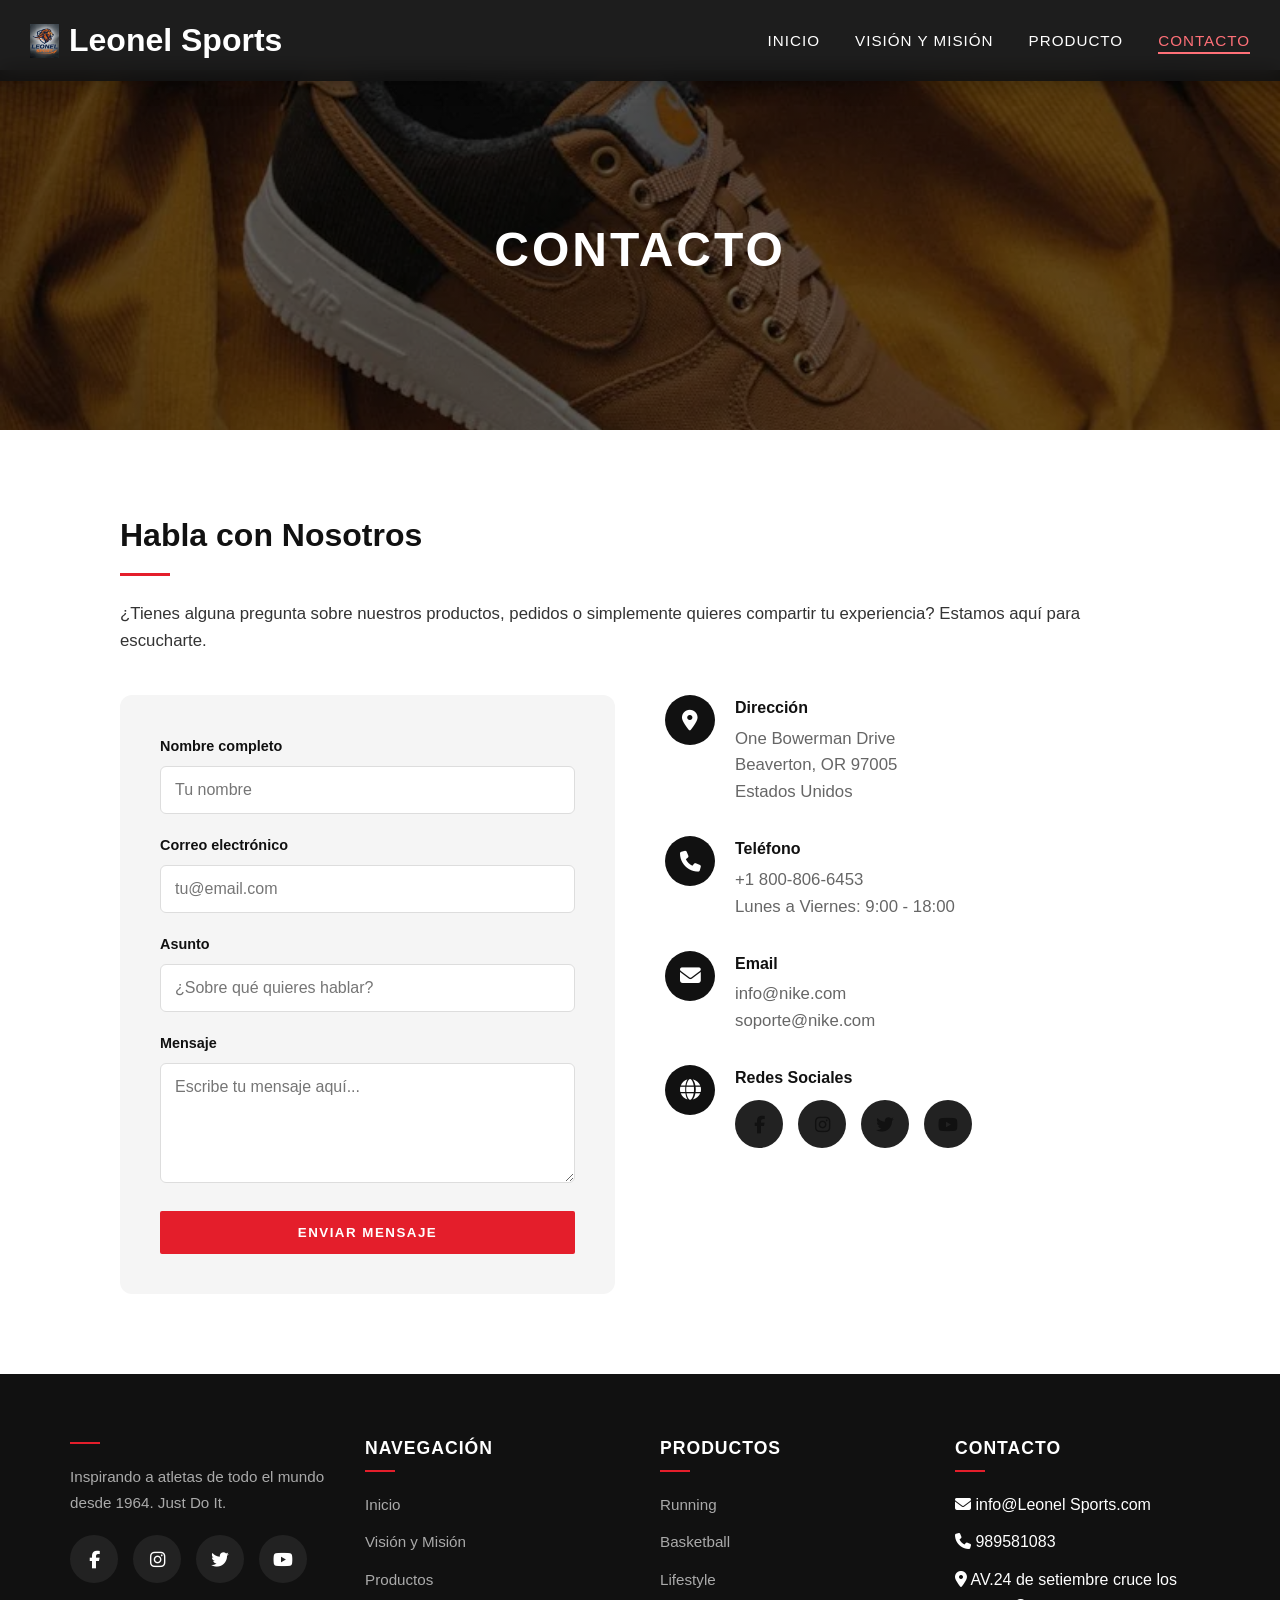
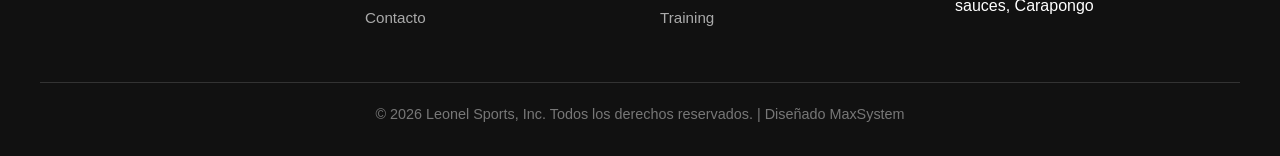
==== contacto.html @ b5973164 "Add files via upload" ====
<!DOCTYPE html>
<html lang="es">
<head>
    <meta charset="UTF-8">
    <meta name="viewport" content="width=device-width, initial-scale=1.0">
    <title>Nike Sneakers | Contacto</title>
    <meta name="description" content="Contacta con el equipo de Nike para resolver dudas sobre productos, pedidos o compartir tu experiencia.">
    <link rel="preconnect" href="https://cdnjs.cloudflare.com" crossorigin>
    <style>
        *{box-sizing:border-box;margin:0;padding:0}
        body{font-family:'Helvetica Neue',Helvetica,Arial,sans-serif;background:#fff;color:#111;line-height:1.6;overflow-x:hidden}
        a{text-decoration:none;color:inherit}
        header{position:fixed;top:0;left:0;width:100%;background:rgba(17,17,17,.95);backdrop-filter:blur(10px);z-index:1000;box-shadow:0 2px 20px rgba(0,0,0,.3)}
        .nav-container{max-width:1400px;margin:0 auto;display:flex;justify-content:space-between;align-items:center;padding:15px 30px}
        .logo{display:flex;align-items:center;gap:10px}
        .logo img{height:34px;width:auto;object-fit:contain}
        .nav-menu{display:flex;list-style:none;gap:35px}
        .nav-menu a{color:#fff;font-size:.95rem;font-weight:500;letter-spacing:1px;text-transform:uppercase;position:relative;padding:5px 0}
        .menu-toggle{display:none;flex-direction:column;align-items:center;justify-content:center;width:44px;height:44px;padding:0;border:0;background:transparent;cursor:pointer;gap:5px}
        .menu-toggle span{width:25px;height:3px;background:#fff}
        .page-hero{height:40vh;min-height:300px;background:linear-gradient(rgba(0,0,0,.6),rgba(0,0,0,.6)),url('img/about.webp') center/cover;display:flex;align-items:center;justify-content:center;margin-top:70px;color:#fff;text-align:center}
        .page-hero h1{font-size:3rem;font-weight:900;text-transform:uppercase;letter-spacing:3px}
        @media(max-width:900px){
            .nav-menu{position:fixed;top:70px;left:-100%;width:100%;height:calc(100vh - 70px);background:#111;flex-direction:column;align-items:center;justify-content:center;gap:40px;transition:left .4s}
            .nav-menu.active{left:0}
            .menu-toggle{display:flex}
        }
        @media(max-width:600px){.page-hero h1{font-size:2rem}}
    </style>
    <link rel="preload" href="css/styles.css" as="style" onload="this.onload=null;this.rel='stylesheet'">
    <noscript><link rel="stylesheet" href="css/styles.css"></noscript>
    <link rel="preload" href="https://cdnjs.cloudflare.com/ajax/libs/font-awesome/6.5.1/css/all.min.css" as="style" onload="this.onload=null;this.rel='stylesheet'">
    <noscript><link rel="stylesheet" href="https://cdnjs.cloudflare.com/ajax/libs/font-awesome/6.5.1/css/all.min.css"></noscript>
</head>
<body>
    <!-- HEADER / NAV -->
    <header>
        <div class="nav-container">
            <a href="index.html" class="logo">
                <img src="img/logo.webp" alt="Nike Logo">
                <h1 style="color: white;"> Leonel Sports</h1>
            </a>
            <nav aria-label="Navegación principal">
            <ul class="nav-menu" id="nav-menu">
                <li><a href="index.html">Inicio</a></li>
                <li><a href="vision.html">Visión y Misión</a></li>
                <li><a href="producto.html">Producto</a></li>
                <li><a href="contacto.html" class="active">Contacto</a></li>
            </ul>
            </nav>
            <button type="button" class="menu-toggle" aria-label="Abrir menú" aria-expanded="false" aria-controls="nav-menu">
                <span></span>
                <span></span>
                <span></span>
            </button>
        </div>
    </header>

    <!-- PAGE HERO -->
    <main>
    <section class="page-hero">
        <h1>Contacto</h1>
    </section>

    <!-- CONTENT -->
    <section class="content-section">
        <h2>Habla con Nosotros</h2>
        <p>
            ¿Tienes alguna pregunta sobre nuestros productos, pedidos o simplemente quieres compartir 
            tu experiencia? Estamos aquí para escucharte.
        </p>

        <div class="contact-grid">
            <div class="contact-form">
                <form>
                    <div class="form-group">
                        <label for="nombre">Nombre completo</label>
                        <input type="text" id="nombre" name="nombre" placeholder="Tu nombre" required>
                    </div>
                    <div class="form-group">
                        <label for="email">Correo electrónico</label>
                        <input type="email" id="email" name="email" placeholder="tu@email.com" required>
                    </div>
                    <div class="form-group">
                        <label for="asunto">Asunto</label>
                        <input type="text" id="asunto" name="asunto" placeholder="¿Sobre qué quieres hablar?">
                    </div>
                    <div class="form-group">
                        <label for="mensaje">Mensaje</label>
                        <textarea id="mensaje" name="mensaje" rows="5" placeholder="Escribe tu mensaje aquí..." required></textarea>
                    </div>
                    <button type="submit" class="btn" style="width:100%;">Enviar Mensaje</button>
                </form>
            </div>

            <div class="contact-info">
                <div class="info-item">
                    <div class="info-icon"><i class="fas fa-map-marker-alt"></i></div>
                    <div>
                        <h4>Dirección</h4>
                        <p>One Bowerman Drive<br>Beaverton, OR 97005<br>Estados Unidos</p>
                    </div>
                </div>
                <div class="info-item">
                    <div class="info-icon"><i class="fas fa-phone"></i></div>
                    <div>
                        <h4>Teléfono</h4>
                        <p>+1 800-806-6453<br>Lunes a Viernes: 9:00 - 18:00</p>
                    </div>
                </div>
                <div class="info-item">
                    <div class="info-icon"><i class="fas fa-envelope"></i></div>
                    <div>
                        <h4>Email</h4>
                        <p>info@nike.com<br>soporte@nike.com</p>
                    </div>
                </div>
                <div class="info-item">
                    <div class="info-icon"><i class="fas fa-globe"></i></div>
                    <div>
                        <h4>Redes Sociales</h4>
                        <div class="social-links" style="margin-top:10px;">
                            <a href="https://www.facebook.com/nike" aria-label="Nike en Facebook" target="_blank" rel="noopener noreferrer"><i class="fab fa-facebook-f" aria-hidden="true"></i></a>
                            <a href="https://www.instagram.com/nike/" aria-label="Nike en Instagram" target="_blank" rel="noopener noreferrer"><i class="fab fa-instagram" aria-hidden="true"></i></a>
                            <a href="https://x.com/Nike" aria-label="Nike en X" target="_blank" rel="noopener noreferrer"><i class="fab fa-twitter" aria-hidden="true"></i></a>
                            <a href="https://www.youtube.com/user/nike" aria-label="Nike en YouTube" target="_blank" rel="noopener noreferrer"><i class="fab fa-youtube" aria-hidden="true"></i></a>
                        </div>
                    </div>
                </div>
            </div>
        </div>
    </section>
    </main>

    <!-- FOOTER -->
    <footer>
        <div class="footer-container">
            <div class="footer-col">
                <h4></h4>
                <p>Inspirando a atletas de todo el mundo desde 1964. Just Do It.</p>
                <div class="social-links">
                    <a href="https://www.facebook.com/nike" aria-label="Nike en Facebook" target="_blank" rel="noopener noreferrer"><i class="fab fa-facebook-f" aria-hidden="true"></i></a>
                    <a href="https://www.instagram.com/nike/" aria-label="Nike en Instagram" target="_blank" rel="noopener noreferrer"><i class="fab fa-instagram" aria-hidden="true"></i></a>
                    <a href="https://x.com/Nike" aria-label="Nike en X" target="_blank" rel="noopener noreferrer"><i class="fab fa-twitter" aria-hidden="true"></i></a>
                    <a href="https://www.youtube.com/user/nike" aria-label="Nike en YouTube" target="_blank" rel="noopener noreferrer"><i class="fab fa-youtube" aria-hidden="true"></i></a>
                </div>
            </div>
            <div class="footer-col">
                <h4>Navegación</h4>
                <ul>
                    <li><a href="index.html">Inicio</a></li>
                    <li><a href="vision.html">Visión y Misión</a></li>
                    <li><a href="producto.html">Productos</a></li>
                    <li><a href="contacto.html">Contacto</a></li>
                </ul>
            </div>
            <div class="footer-col">
                <h4>Productos</h4>
                <ul>
                    <li><a href="producto.html">Running</a></li>
                    <li><a href="producto.html">Basketball</a></li>
                    <li><a href="producto.html">Lifestyle</a></li>
                    <li><a href="producto.html">Training</a></li>
                </ul>
            </div>
            <div class="footer-col">
                <h4>Contacto</h4>
                <ul>
                    <li><i class="fas fa-envelope"></i> info@Leonel Sports.com</li>
                    <li><i class="fas fa-phone"></i> 989581083</li>
                    <li><i class="fas fa-map-marker-alt"></i> AV.24 de setiembre cruce los sauces, Carapongo</li>
                </ul>
            </div>
        </div>
        <div class="footer-bottom">
            <p>&copy; 2026 Leonel Sports, Inc. Todos los derechos reservados. | Diseñado MaxSystem</p>
        </div>
    </footer>

    <script src="js/main.js" defer></script>
</body>
</html>
---- css/styles.css ----
/* ===== RESET & BASE ===== */
* {
    margin: 0;
    padding: 0;
    box-sizing: border-box;
}

:root {
    --nike-black: #111111;
    --nike-white: #ffffff;
    --nike-red: #e41e2b;
    --nike-gray: #666666;
    --nike-light: #f5f5f5;
    --transition: all 0.4s cubic-bezier(0.25, 0.46, 0.45, 0.94);
}

html {
    scroll-behavior: smooth;
}

body {
    font-family: 'Helvetica Neue', Helvetica, Arial, sans-serif;
    background-color: var(--nike-white);
    color: var(--nike-black);
    line-height: 1.6;
    overflow-x: hidden;
}

a {
    text-decoration: none;
    color: inherit;
    transition: var(--transition);
}

img {
    max-width: 100%;
    height: auto;
    display: block;
}

/* ===== HEADER / NAV ===== */
header {
    position: fixed;
    top: 0;
    left: 0;
    width: 100%;
    background: rgba(17, 17, 17, 0.95);
    backdrop-filter: blur(10px);
    z-index: 1000;
    transition: var(--transition);
    box-shadow: 0 2px 20px rgba(0,0,0,0.3);
}

header.scrolled {
    background: rgba(17, 17, 17, 0.98);
    padding: 5px 0;
}

.nav-container {
    max-width: 1400px;
    margin: 0 auto;
    display: flex;
    justify-content: space-between;
    align-items: center;
    padding: 15px 30px;
}

.logo {
    display: flex;
    align-items: center;
    gap: 10px;
}

.logo img {
    height: 34px;
    width: auto;
    display: block;
    object-fit: contain;
    filter: none;
    background: transparent;
}

.logo span {
    color: var(--nike-white);
    font-size: 1.4rem;
    font-weight: 700;
    letter-spacing: 2px;
    text-transform: uppercase;
}

.nav-menu {
    display: flex;
    list-style: none;
    gap: 35px;
}

.nav-menu a {
    color: var(--nike-white);
    font-size: 0.95rem;
    font-weight: 500;
    letter-spacing: 1px;
    text-transform: uppercase;
    position: relative;
    padding: 5px 0;
}

.nav-menu a::after {
    content: '';
    position: absolute;
    bottom: 0;
    left: 0;
    width: 0;
    height: 2px;
    background: var(--nike-red);
    transition: var(--transition);
}

.nav-menu a:hover::after,
.nav-menu a.active::after {
    width: 100%;
}

.nav-menu a:hover,
.nav-menu a.active {
    color: var(--nike-red);
}

@media (min-width: 901px) {
    .nav-menu a:hover,
    .nav-menu a:focus-visible,
    .nav-menu a.active {
        color: #ff7078;
    }

    .nav-menu a:hover::after,
    .nav-menu a:focus-visible::after,
    .nav-menu a.active::after {
        background: #ff7078;
    }
}

.menu-toggle {
    display: none;
    flex-direction: column;
    align-items: center;
    justify-content: center;
    width: 44px;
    height: 44px;
    padding: 0;
    border: 0;
    background: transparent;
    cursor: pointer;
    gap: 5px;
}

.menu-toggle span {
    width: 25px;
    height: 3px;
    background: var(--nike-white);
    transition: var(--transition);
}

/* ===== HERO SLIDER ===== */
.hero-slider {
    position: relative;
    height: 100vh;
    min-height: 600px;
    overflow: hidden;
    margin-top: 70px;
}

.slides {
    display: flex;
    height: 100%;
    transition: transform 0.8s cubic-bezier(0.77, 0, 0.175, 1);
}

.slide {
    min-width: 100%;
    height: 100%;
    position: relative;
    background-size: cover;
    background-position: center;
}

.slide::before {
    content: '';
    position: absolute;
    inset: 0;
    background: linear-gradient(to right, rgba(0,0,0,0.7) 0%, rgba(0,0,0,0.3) 50%, transparent 100%);
}

.slide-content {
    position: absolute;
    top: 50%;
    left: 8%;
    transform: translateY(-50%);
    color: var(--nike-white);
    max-width: 550px;
    z-index: 2;
    opacity: 1;
    animation: none;
}

.slide-content h1,
.slide-content h2 {
    font-size: 3.5rem;
    font-weight: 900;
    line-height: 1.1;
    margin-bottom: 20px;
    text-transform: uppercase;
    letter-spacing: -1px;
}

.slide-content p {
    font-size: 1.2rem;
    margin-bottom: 30px;
    opacity: 0.9;
}

.btn {
    display: inline-block;
    padding: 14px 36px;
    background: var(--nike-red);
    color: var(--nike-white);
    font-weight: 700;
    text-transform: uppercase;
    letter-spacing: 1.5px;
    border: none;
    cursor: pointer;
    transition: var(--transition);
    border-radius: 2px;
}

.btn:hover {
    background: #c41a24;
    transform: translateY(-3px);
    box-shadow: 0 10px 25px rgba(228, 30, 43, 0.4);
}

.btn-outline {
    background: transparent;
    border: 2px solid var(--nike-white);
    margin-left: 15px;
}

.btn-outline:hover {
    background: var(--nike-white);
    color: var(--nike-black);
}

.slider-nav {
    position: absolute;
    bottom: 40px;
    left: 50%;
    transform: translateX(-50%);
    display: flex;
    gap: 12px;
    z-index: 10;
}

.slider-dot {
    display: grid;
    place-items: center;
    width: 48px;
    height: 48px;
    border-radius: 50%;
    background: transparent;
    border: 0;
    cursor: pointer;
}

.slider-dot::before {
    content: '';
    width: 12px;
    height: 12px;
    border-radius: 50%;
    background: rgba(255,255,255,0.6);
    border: 2px solid transparent;
    transition: var(--transition);
}

.slider-dot.active::before {
    background: var(--nike-red);
    border-color: var(--nike-white);
    transform: scale(1.2);
}

.slider-arrows {
    position: absolute;
    top: 50%;
    width: 100%;
    display: flex;
    justify-content: space-between;
    padding: 0 25px;
    transform: translateY(-50%);
    z-index: 10;
}

.arrow {
    width: 50px;
    height: 50px;
    background: rgba(255,255,255,0.15);
    border: none;
    color: white;
    font-size: 1.5rem;
    cursor: pointer;
    border-radius: 50%;
    transition: var(--transition);
    backdrop-filter: blur(5px);
}

.arrow:hover {
    background: var(--nike-red);
}

/* ===== CAROUSEL BAR (PRODUCTS) ===== */
.carousel-section {
    padding: 80px 0;
    background: var(--nike-light);
}

.section-title {
    text-align: center;
    margin-bottom: 50px;
}

.section-title h2 {
    font-size: 2.5rem;
    font-weight: 800;
    text-transform: uppercase;
    letter-spacing: 2px;
    position: relative;
    display: inline-block;
}

.section-title h2::after {
    content: '';
    position: absolute;
    bottom: -10px;
    left: 50%;
    transform: translateX(-50%);
    width: 60px;
    height: 4px;
    background: var(--nike-red);
}

.carousel-container {
    max-width: 1300px;
    margin: 0 auto;
    position: relative;
    overflow: hidden;
    padding: 0 20px;
}

.carousel-track {
    display: flex;
    gap: 25px;
    transition: transform 0.5s ease;
    padding: 20px 0;
}

.carousel-item {
    min-width: 280px;
    background: var(--nike-white);
    border-radius: 12px;
    overflow: hidden;
    box-shadow: 0 8px 30px rgba(0,0,0,0.08);
    transition: var(--transition);
    cursor: pointer;
}

.carousel-item:hover {
    transform: translateY(-12px);
    box-shadow: 0 20px 40px rgba(0,0,0,0.15);
}

.carousel-item img {
    width: 100%;
    height: 220px;
    object-fit: cover;
    transition: var(--transition);
}

.carousel-item:hover img {
    transform: scale(1.05);
}

.carousel-info {
    padding: 20px;
}

.carousel-info h3 {
    font-size: 1.1rem;
    font-weight: 700;
    margin-bottom: 8px;
}

.carousel-info .price {
    color: var(--nike-red);
    font-weight: 700;
    font-size: 1.15rem;
}

.carousel-info .category {
    color: var(--nike-gray);
    font-size: 0.85rem;
    margin-bottom: 5px;
}

.carousel-controls {
    display: flex;
    justify-content: center;
    gap: 15px;
    margin-top: 30px;
}

.carousel-btn {
    width: 48px;
    height: 48px;
    border-radius: 50%;
    border: 2px solid var(--nike-black);
    background: transparent;
    font-size: 1.2rem;
    cursor: pointer;
    transition: var(--transition);
}

.carousel-btn:hover {
    background: var(--nike-black);
    color: var(--nike-white);
}

:where(a, button, input, textarea):focus-visible {
    outline: 3px solid #1769e0;
    outline-offset: 3px;
}

/* ===== BODY / FEATURES WITH TRANSITIONS ===== */
.features {
    padding: 100px 0;
    background: var(--nike-white);
}

.features-grid {
    max-width: 1200px;
    margin: 0 auto;
    display: grid;
    grid-template-columns: repeat(auto-fit, minmax(300px, 1fr));
    gap: 40px;
    padding: 0 30px;
}

.feature-card {
    text-align: center;
    padding: 40px 30px;
    border-radius: 16px;
    background: var(--nike-light);
    transition: var(--transition);
    opacity: 0;
    transform: translateY(40px);
}

.feature-card.visible {
    opacity: 1;
    transform: translateY(0);
}

.feature-card:hover {
    transform: translateY(-8px);
    box-shadow: 0 15px 35px rgba(0,0,0,0.1);
}

.feature-icon {
    width: 70px;
    height: 70px;
    margin: 0 auto 25px;
    background: var(--nike-black);
    border-radius: 50%;
    display: flex;
    align-items: center;
    justify-content: center;
    font-size: 1.8rem;
    color: var(--nike-white);
}

.feature-card h3 {
    font-size: 1.3rem;
    margin-bottom: 15px;
    font-weight: 700;
}

.feature-card p {
    color: var(--nike-gray);
    font-size: 0.95rem;
}

/* ===== PAGE CONTENT SECTIONS ===== */
.page-hero {
    height: 40vh;
    min-height: 300px;
    background: linear-gradient(rgba(0,0,0,0.6), rgba(0,0,0,0.6)), url('../img/about.webp') center/cover;
    display: flex;
    align-items: center;
    justify-content: center;
    margin-top: 70px;
    color: white;
    text-align: center;
}

.page-hero h1 {
    font-size: 3rem;
    font-weight: 900;
    text-transform: uppercase;
    letter-spacing: 3px;
    animation: fadeInUp 0.8s ease;
}

.content-section {
    max-width: 1100px;
    margin: 0 auto;
    padding: 80px 30px;
}

.content-section h2 {
    font-size: 2rem;
    margin-bottom: 25px;
    position: relative;
    padding-bottom: 15px;
}

.content-section h2::after {
    content: '';
    position: absolute;
    bottom: 0;
    left: 0;
    width: 50px;
    height: 3px;
    background: var(--nike-red);
}

.content-section p {
    margin-bottom: 20px;
    color: #333;
    font-size: 1.05rem;
}

.vision-mission {
    display: grid;
    grid-template-columns: 1fr 1fr;
    gap: 50px;
    margin-top: 40px;
}

.vm-card {
    background: var(--nike-light);
    padding: 40px;
    border-radius: 12px;
    transition: var(--transition);
    border-left: 5px solid var(--nike-red);
}

.vm-card:hover {
    transform: translateY(-5px);
    box-shadow: 0 15px 30px rgba(0,0,0,0.1);
}

.vm-card h3 {
    font-size: 1.5rem;
    margin-bottom: 20px;
    color: var(--nike-black);
}

/* ===== PRODUCTS PAGE ===== */
.products-grid {
    display: grid;
    grid-template-columns: repeat(auto-fill, minmax(280px, 1fr));
    gap: 30px;
    margin-top: 40px;
}

.product-card {
    background: white;
    border-radius: 12px;
    overflow: hidden;
    box-shadow: 0 5px 20px rgba(0,0,0,0.08);
    transition: var(--transition);
    opacity: 0;
    transform: scale(0.95);
}

.product-card.visible {
    opacity: 1;
    transform: scale(1);
}

.product-card:hover {
    transform: translateY(-10px);
    box-shadow: 0 20px 40px rgba(0,0,0,0.12);
}

.product-card img {
    width: 100%;
    height: 250px;
    object-fit: cover;
    transition: var(--transition);
}

.product-card:hover img {
    transform: scale(1.08);
}

.product-details {
    padding: 20px;
}

.product-details h3 {
    font-size: 1.15rem;
    margin-bottom: 8px;
}

.product-details .price {
    color: var(--nike-red);
    font-weight: 700;
    font-size: 1.2rem;
    margin-bottom: 12px;
}

.product-details .btn {
    width: 100%;
    text-align: center;
    padding: 12px;
    font-size: 0.9rem;
}

/* ===== CONTACT PAGE ===== */
.contact-grid {
    display: grid;
    grid-template-columns: 1fr 1fr;
    gap: 50px;
    margin-top: 40px;
}

.contact-form {
    background: var(--nike-light);
    padding: 40px;
    border-radius: 12px;
}

.form-group {
    margin-bottom: 20px;
}

.form-group label {
    display: block;
    margin-bottom: 8px;
    font-weight: 600;
    font-size: 0.9rem;
}

.form-group input,
.form-group textarea {
    width: 100%;
    padding: 14px;
    border: 1px solid #ddd;
    border-radius: 6px;
    font-size: 1rem;
    transition: var(--transition);
    font-family: inherit;
}

.form-group input:focus,
.form-group textarea:focus {
    outline: none;
    border-color: var(--nike-red);
    box-shadow: 0 0 0 3px rgba(228, 30, 43, 0.15);
}

.contact-info {
    display: flex;
    flex-direction: column;
    gap: 30px;
}

.info-item {
    display: flex;
    align-items: flex-start;
    gap: 20px;
}

.info-icon {
    width: 50px;
    height: 50px;
    background: var(--nike-black);
    color: white;
    border-radius: 50%;
    display: flex;
    align-items: center;
    justify-content: center;
    font-size: 1.3rem;
    flex-shrink: 0;
}

.info-item h4 {
    margin-bottom: 5px;
}

.info-item p {
    color: var(--nike-gray);
    margin: 0;
}

/* ===== FOOTER ===== */
footer {
    background: var(--nike-black);
    color: var(--nike-white);
    padding: 60px 0 30px;
}

.footer-container {
    max-width: 1200px;
    margin: 0 auto;
    display: grid;
    grid-template-columns: repeat(auto-fit, minmax(220px, 1fr));
    gap: 40px;
    padding: 0 30px;
}

.footer-col h4 {
    font-size: 1.1rem;
    margin-bottom: 20px;
    text-transform: uppercase;
    letter-spacing: 1px;
    position: relative;
    padding-bottom: 10px;
}

.footer-col h4::after {
    content: '';
    position: absolute;
    bottom: 0;
    left: 0;
    width: 30px;
    height: 2px;
    background: var(--nike-red);
}

.footer-col ul {
    list-style: none;
}

.footer-col ul li {
    margin-bottom: 12px;
}

.footer-col ul a {
    color: #aaa;
    font-size: 0.95rem;
    transition: var(--transition);
}

.footer-col ul a:hover {
    color: var(--nike-red);
    padding-left: 5px;
}

.footer-col p {
    color: #aaa;
    font-size: 0.95rem;
    line-height: 1.7;
}

.social-links {
    display: flex;
    gap: 15px;
    margin-top: 20px;
}

.social-links a {
    width: 48px;
    height: 48px;
    background: #222;
    border-radius: 50%;
    display: flex;
    align-items: center;
    justify-content: center;
    transition: var(--transition);
    font-size: 1.1rem;
}

.social-links a:hover {
    background: var(--nike-red);
    transform: translateY(-3px);
}

.footer-bottom {
    max-width: 1200px;
    margin: 40px auto 0;
    padding: 20px 30px 0;
    border-top: 1px solid #333;
    text-align: center;
    color: #777;
    font-size: 0.9rem;
}

/* ===== ANIMATIONS ===== */
@keyframes fadeInUp {
    from {
        opacity: 0;
        transform: translateY(30px);
    }
    to {
        opacity: 1;
        transform: translateY(0);
    }
}

@keyframes fadeIn {
    from { opacity: 0; }
    to { opacity: 1; }
}

/* ===== RESPONSIVE ===== */
@media (max-width: 900px) {
    .nav-menu {
        position: fixed;
        top: 70px;
        left: -100%;
        width: 100%;
        height: calc(100vh - 70px);
        background: var(--nike-black);
        flex-direction: column;
        align-items: center;
        justify-content: center;
        gap: 40px;
        transition: var(--transition);
    }

    .nav-menu.active {
        left: 0;
    }

    .menu-toggle {
        display: flex;
    }

    .slide-content h1,
    .slide-content h2 {
        font-size: 2.2rem;
    }

    .vision-mission,
    .contact-grid {
        grid-template-columns: 1fr;
    }

    .carousel-item {
        min-width: 240px;
    }
}

@media (max-width: 600px) {
    .slide-content {
        left: 5%;
        max-width: 90%;
    }

    .slide-content h1,
    .slide-content h2 {
        font-size: 1.8rem;
    }

    .btn-outline {
        margin-left: 0;
        margin-top: 10px;
        display: block;
        text-align: center;
    }

    .page-hero h1 {
        font-size: 2rem;
    }
}

@media (prefers-reduced-motion: reduce) {
    *,
    *::before,
    *::after {
        scroll-behavior: auto !important;
        animation-duration: 0.01ms !important;
        animation-iteration-count: 1 !important;
        transition-duration: 0.01ms !important;
    }
}
---- css/styles.css ----
/* ===== RESET & BASE ===== */
* {
    margin: 0;
    padding: 0;
    box-sizing: border-box;
}

:root {
    --nike-black: #111111;
    --nike-white: #ffffff;
    --nike-red: #e41e2b;
    --nike-gray: #666666;
    --nike-light: #f5f5f5;
    --transition: all 0.4s cubic-bezier(0.25, 0.46, 0.45, 0.94);
}

html {
    scroll-behavior: smooth;
}

body {
    font-family: 'Helvetica Neue', Helvetica, Arial, sans-serif;
    background-color: var(--nike-white);
    color: var(--nike-black);
    line-height: 1.6;
    overflow-x: hidden;
}

a {
    text-decoration: none;
    color: inherit;
    transition: var(--transition);
}

img {
    max-width: 100%;
    height: auto;
    display: block;
}

/* ===== HEADER / NAV ===== */
header {
    position: fixed;
    top: 0;
    left: 0;
    width: 100%;
    background: rgba(17, 17, 17, 0.95);
    backdrop-filter: blur(10px);
    z-index: 1000;
    transition: var(--transition);
    box-shadow: 0 2px 20px rgba(0,0,0,0.3);
}

header.scrolled {
    background: rgba(17, 17, 17, 0.98);
    padding: 5px 0;
}

.nav-container {
    max-width: 1400px;
    margin: 0 auto;
    display: flex;
    justify-content: space-between;
    align-items: center;
    padding: 15px 30px;
}

.logo {
    display: flex;
    align-items: center;
    gap: 10px;
}

.logo img {
    height: 34px;
    width: auto;
    display: block;
    object-fit: contain;
    filter: none;
    background: transparent;
}

.logo span {
    color: var(--nike-white);
    font-size: 1.4rem;
    font-weight: 700;
    letter-spacing: 2px;
    text-transform: uppercase;
}

.nav-menu {
    display: flex;
    list-style: none;
    gap: 35px;
}

.nav-menu a {
    color: var(--nike-white);
    font-size: 0.95rem;
    font-weight: 500;
    letter-spacing: 1px;
    text-transform: uppercase;
    position: relative;
    padding: 5px 0;
}

.nav-menu a::after {
    content: '';
    position: absolute;
    bottom: 0;
    left: 0;
    width: 0;
    height: 2px;
    background: var(--nike-red);
    transition: var(--transition);
}

.nav-menu a:hover::after,
.nav-menu a.active::after {
    width: 100%;
}

.nav-menu a:hover,
.nav-menu a.active {
    color: var(--nike-red);
}

@media (min-width: 901px) {
    .nav-menu a:hover,
    .nav-menu a:focus-visible,
    .nav-menu a.active {
        color: #ff7078;
    }

    .nav-menu a:hover::after,
    .nav-menu a:focus-visible::after,
    .nav-menu a.active::after {
        background: #ff7078;
    }
}

.menu-toggle {
    display: none;
    flex-direction: column;
    align-items: center;
    justify-content: center;
    width: 44px;
    height: 44px;
    padding: 0;
    border: 0;
    background: transparent;
    cursor: pointer;
    gap: 5px;
}

.menu-toggle span {
    width: 25px;
    height: 3px;
    background: var(--nike-white);
    transition: var(--transition);
}

/* ===== HERO SLIDER ===== */
.hero-slider {
    position: relative;
    height: 100vh;
    min-height: 600px;
    overflow: hidden;
    margin-top: 70px;
}

.slides {
    display: flex;
    height: 100%;
    transition: transform 0.8s cubic-bezier(0.77, 0, 0.175, 1);
}

.slide {
    min-width: 100%;
    height: 100%;
    position: relative;
    background-size: cover;
    background-position: center;
}

.slide::before {
    content: '';
    position: absolute;
    inset: 0;
    background: linear-gradient(to right, rgba(0,0,0,0.7) 0%, rgba(0,0,0,0.3) 50%, transparent 100%);
}

.slide-content {
    position: absolute;
    top: 50%;
    left: 8%;
    transform: translateY(-50%);
    color: var(--nike-white);
    max-width: 550px;
    z-index: 2;
    opacity: 1;
    animation: none;
}

.slide-content h1,
.slide-content h2 {
    font-size: 3.5rem;
    font-weight: 900;
    line-height: 1.1;
    margin-bottom: 20px;
    text-transform: uppercase;
    letter-spacing: -1px;
}

.slide-content p {
    font-size: 1.2rem;
    margin-bottom: 30px;
    opacity: 0.9;
}

.btn {
    display: inline-block;
    padding: 14px 36px;
    background: var(--nike-red);
    color: var(--nike-white);
    font-weight: 700;
    text-transform: uppercase;
    letter-spacing: 1.5px;
    border: none;
    cursor: pointer;
    transition: var(--transition);
    border-radius: 2px;
}

.btn:hover {
    background: #c41a24;
    transform: translateY(-3px);
    box-shadow: 0 10px 25px rgba(228, 30, 43, 0.4);
}

.btn-outline {
    background: transparent;
    border: 2px solid var(--nike-white);
    margin-left: 15px;
}

.btn-outline:hover {
    background: var(--nike-white);
    color: var(--nike-black);
}

.slider-nav {
    position: absolute;
    bottom: 40px;
    left: 50%;
    transform: translateX(-50%);
    display: flex;
    gap: 12px;
    z-index: 10;
}

.slider-dot {
    display: grid;
    place-items: center;
    width: 48px;
    height: 48px;
    border-radius: 50%;
    background: transparent;
    border: 0;
    cursor: pointer;
}

.slider-dot::before {
    content: '';
    width: 12px;
    height: 12px;
    border-radius: 50%;
    background: rgba(255,255,255,0.6);
    border: 2px solid transparent;
    transition: var(--transition);
}

.slider-dot.active::before {
    background: var(--nike-red);
    border-color: var(--nike-white);
    transform: scale(1.2);
}

.slider-arrows {
    position: absolute;
    top: 50%;
    width: 100%;
    display: flex;
    justify-content: space-between;
    padding: 0 25px;
    transform: translateY(-50%);
    z-index: 10;
}

.arrow {
    width: 50px;
    height: 50px;
    background: rgba(255,255,255,0.15);
    border: none;
    color: white;
    font-size: 1.5rem;
    cursor: pointer;
    border-radius: 50%;
    transition: var(--transition);
    backdrop-filter: blur(5px);
}

.arrow:hover {
    background: var(--nike-red);
}

/* ===== CAROUSEL BAR (PRODUCTS) ===== */
.carousel-section {
    padding: 80px 0;
    background: var(--nike-light);
}

.section-title {
    text-align: center;
    margin-bottom: 50px;
}

.section-title h2 {
    font-size: 2.5rem;
    font-weight: 800;
    text-transform: uppercase;
    letter-spacing: 2px;
    position: relative;
    display: inline-block;
}

.section-title h2::after {
    content: '';
    position: absolute;
    bottom: -10px;
    left: 50%;
    transform: translateX(-50%);
    width: 60px;
    height: 4px;
    background: var(--nike-red);
}

.carousel-container {
    max-width: 1300px;
    margin: 0 auto;
    position: relative;
    overflow: hidden;
    padding: 0 20px;
}

.carousel-track {
    display: flex;
    gap: 25px;
    transition: transform 0.5s ease;
    padding: 20px 0;
}

.carousel-item {
    min-width: 280px;
    background: var(--nike-white);
    border-radius: 12px;
    overflow: hidden;
    box-shadow: 0 8px 30px rgba(0,0,0,0.08);
    transition: var(--transition);
    cursor: pointer;
}

.carousel-item:hover {
    transform: translateY(-12px);
    box-shadow: 0 20px 40px rgba(0,0,0,0.15);
}

.carousel-item img {
    width: 100%;
    height: 220px;
    object-fit: cover;
    transition: var(--transition);
}

.carousel-item:hover img {
    transform: scale(1.05);
}

.carousel-info {
    padding: 20px;
}

.carousel-info h3 {
    font-size: 1.1rem;
    font-weight: 700;
    margin-bottom: 8px;
}

.carousel-info .price {
    color: var(--nike-red);
    font-weight: 700;
    font-size: 1.15rem;
}

.carousel-info .category {
    color: var(--nike-gray);
    font-size: 0.85rem;
    margin-bottom: 5px;
}

.carousel-controls {
    display: flex;
    justify-content: center;
    gap: 15px;
    margin-top: 30px;
}

.carousel-btn {
    width: 48px;
    height: 48px;
    border-radius: 50%;
    border: 2px solid var(--nike-black);
    background: transparent;
    font-size: 1.2rem;
    cursor: pointer;
    transition: var(--transition);
}

.carousel-btn:hover {
    background: var(--nike-black);
    color: var(--nike-white);
}

:where(a, button, input, textarea):focus-visible {
    outline: 3px solid #1769e0;
    outline-offset: 3px;
}

/* ===== BODY / FEATURES WITH TRANSITIONS ===== */
.features {
    padding: 100px 0;
    background: var(--nike-white);
}

.features-grid {
    max-width: 1200px;
    margin: 0 auto;
    display: grid;
    grid-template-columns: repeat(auto-fit, minmax(300px, 1fr));
    gap: 40px;
    padding: 0 30px;
}

.feature-card {
    text-align: center;
    padding: 40px 30px;
    border-radius: 16px;
    background: var(--nike-light);
    transition: var(--transition);
    opacity: 0;
    transform: translateY(40px);
}

.feature-card.visible {
    opacity: 1;
    transform: translateY(0);
}

.feature-card:hover {
    transform: translateY(-8px);
    box-shadow: 0 15px 35px rgba(0,0,0,0.1);
}

.feature-icon {
    width: 70px;
    height: 70px;
    margin: 0 auto 25px;
    background: var(--nike-black);
    border-radius: 50%;
    display: flex;
    align-items: center;
    justify-content: center;
    font-size: 1.8rem;
    color: var(--nike-white);
}

.feature-card h3 {
    font-size: 1.3rem;
    margin-bottom: 15px;
    font-weight: 700;
}

.feature-card p {
    color: var(--nike-gray);
    font-size: 0.95rem;
}

/* ===== PAGE CONTENT SECTIONS ===== */
.page-hero {
    height: 40vh;
    min-height: 300px;
    background: linear-gradient(rgba(0,0,0,0.6), rgba(0,0,0,0.6)), url('../img/about.webp') center/cover;
    display: flex;
    align-items: center;
    justify-content: center;
    margin-top: 70px;
    color: white;
    text-align: center;
}

.page-hero h1 {
    font-size: 3rem;
    font-weight: 900;
    text-transform: uppercase;
    letter-spacing: 3px;
    animation: fadeInUp 0.8s ease;
}

.content-section {
    max-width: 1100px;
    margin: 0 auto;
    padding: 80px 30px;
}

.content-section h2 {
    font-size: 2rem;
    margin-bottom: 25px;
    position: relative;
    padding-bottom: 15px;
}

.content-section h2::after {
    content: '';
    position: absolute;
    bottom: 0;
    left: 0;
    width: 50px;
    height: 3px;
    background: var(--nike-red);
}

.content-section p {
    margin-bottom: 20px;
    color: #333;
    font-size: 1.05rem;
}

.vision-mission {
    display: grid;
    grid-template-columns: 1fr 1fr;
    gap: 50px;
    margin-top: 40px;
}

.vm-card {
    background: var(--nike-light);
    padding: 40px;
    border-radius: 12px;
    transition: var(--transition);
    border-left: 5px solid var(--nike-red);
}

.vm-card:hover {
    transform: translateY(-5px);
    box-shadow: 0 15px 30px rgba(0,0,0,0.1);
}

.vm-card h3 {
    font-size: 1.5rem;
    margin-bottom: 20px;
    color: var(--nike-black);
}

/* ===== PRODUCTS PAGE ===== */
.products-grid {
    display: grid;
    grid-template-columns: repeat(auto-fill, minmax(280px, 1fr));
    gap: 30px;
    margin-top: 40px;
}

.product-card {
    background: white;
    border-radius: 12px;
    overflow: hidden;
    box-shadow: 0 5px 20px rgba(0,0,0,0.08);
    transition: var(--transition);
    opacity: 0;
    transform: scale(0.95);
}

.product-card.visible {
    opacity: 1;
    transform: scale(1);
}

.product-card:hover {
    transform: translateY(-10px);
    box-shadow: 0 20px 40px rgba(0,0,0,0.12);
}

.product-card img {
    width: 100%;
    height: 250px;
    object-fit: cover;
    transition: var(--transition);
}

.product-card:hover img {
    transform: scale(1.08);
}

.product-details {
    padding: 20px;
}

.product-details h3 {
    font-size: 1.15rem;
    margin-bottom: 8px;
}

.product-details .price {
    color: var(--nike-red);
    font-weight: 700;
    font-size: 1.2rem;
    margin-bottom: 12px;
}

.product-details .btn {
    width: 100%;
    text-align: center;
    padding: 12px;
    font-size: 0.9rem;
}

/* ===== CONTACT PAGE ===== */
.contact-grid {
    display: grid;
    grid-template-columns: 1fr 1fr;
    gap: 50px;
    margin-top: 40px;
}

.contact-form {
    background: var(--nike-light);
    padding: 40px;
    border-radius: 12px;
}

.form-group {
    margin-bottom: 20px;
}

.form-group label {
    display: block;
    margin-bottom: 8px;
    font-weight: 600;
    font-size: 0.9rem;
}

.form-group input,
.form-group textarea {
    width: 100%;
    padding: 14px;
    border: 1px solid #ddd;
    border-radius: 6px;
    font-size: 1rem;
    transition: var(--transition);
    font-family: inherit;
}

.form-group input:focus,
.form-group textarea:focus {
    outline: none;
    border-color: var(--nike-red);
    box-shadow: 0 0 0 3px rgba(228, 30, 43, 0.15);
}

.contact-info {
    display: flex;
    flex-direction: column;
    gap: 30px;
}

.info-item {
    display: flex;
    align-items: flex-start;
    gap: 20px;
}

.info-icon {
    width: 50px;
    height: 50px;
    background: var(--nike-black);
    color: white;
    border-radius: 50%;
    display: flex;
    align-items: center;
    justify-content: center;
    font-size: 1.3rem;
    flex-shrink: 0;
}

.info-item h4 {
    margin-bottom: 5px;
}

.info-item p {
    color: var(--nike-gray);
    margin: 0;
}

/* ===== FOOTER ===== */
footer {
    background: var(--nike-black);
    color: var(--nike-white);
    padding: 60px 0 30px;
}

.footer-container {
    max-width: 1200px;
    margin: 0 auto;
    display: grid;
    grid-template-columns: repeat(auto-fit, minmax(220px, 1fr));
    gap: 40px;
    padding: 0 30px;
}

.footer-col h4 {
    font-size: 1.1rem;
    margin-bottom: 20px;
    text-transform: uppercase;
    letter-spacing: 1px;
    position: relative;
    padding-bottom: 10px;
}

.footer-col h4::after {
    content: '';
    position: absolute;
    bottom: 0;
    left: 0;
    width: 30px;
    height: 2px;
    background: var(--nike-red);
}

.footer-col ul {
    list-style: none;
}

.footer-col ul li {
    margin-bottom: 12px;
}

.footer-col ul a {
    color: #aaa;
    font-size: 0.95rem;
    transition: var(--transition);
}

.footer-col ul a:hover {
    color: var(--nike-red);
    padding-left: 5px;
}

.footer-col p {
    color: #aaa;
    font-size: 0.95rem;
    line-height: 1.7;
}

.social-links {
    display: flex;
    gap: 15px;
    margin-top: 20px;
}

.social-links a {
    width: 48px;
    height: 48px;
    background: #222;
    border-radius: 50%;
    display: flex;
    align-items: center;
    justify-content: center;
    transition: var(--transition);
    font-size: 1.1rem;
}

.social-links a:hover {
    background: var(--nike-red);
    transform: translateY(-3px);
}

.footer-bottom {
    max-width: 1200px;
    margin: 40px auto 0;
    padding: 20px 30px 0;
    border-top: 1px solid #333;
    text-align: center;
    color: #777;
    font-size: 0.9rem;
}

/* ===== ANIMATIONS ===== */
@keyframes fadeInUp {
    from {
        opacity: 0;
        transform: translateY(30px);
    }
    to {
        opacity: 1;
        transform: translateY(0);
    }
}

@keyframes fadeIn {
    from { opacity: 0; }
    to { opacity: 1; }
}

/* ===== RESPONSIVE ===== */
@media (max-width: 900px) {
    .nav-menu {
        position: fixed;
        top: 70px;
        left: -100%;
        width: 100%;
        height: calc(100vh - 70px);
        background: var(--nike-black);
        flex-direction: column;
        align-items: center;
        justify-content: center;
        gap: 40px;
        transition: var(--transition);
    }

    .nav-menu.active {
        left: 0;
    }

    .menu-toggle {
        display: flex;
    }

    .slide-content h1,
    .slide-content h2 {
        font-size: 2.2rem;
    }

    .vision-mission,
    .contact-grid {
        grid-template-columns: 1fr;
    }

    .carousel-item {
        min-width: 240px;
    }
}

@media (max-width: 600px) {
    .slide-content {
        left: 5%;
        max-width: 90%;
    }

    .slide-content h1,
    .slide-content h2 {
        font-size: 1.8rem;
    }

    .btn-outline {
        margin-left: 0;
        margin-top: 10px;
        display: block;
        text-align: center;
    }

    .page-hero h1 {
        font-size: 2rem;
    }
}

@media (prefers-reduced-motion: reduce) {
    *,
    *::before,
    *::after {
        scroll-behavior: auto !important;
        animation-duration: 0.01ms !important;
        animation-iteration-count: 1 !important;
        transition-duration: 0.01ms !important;
    }
}
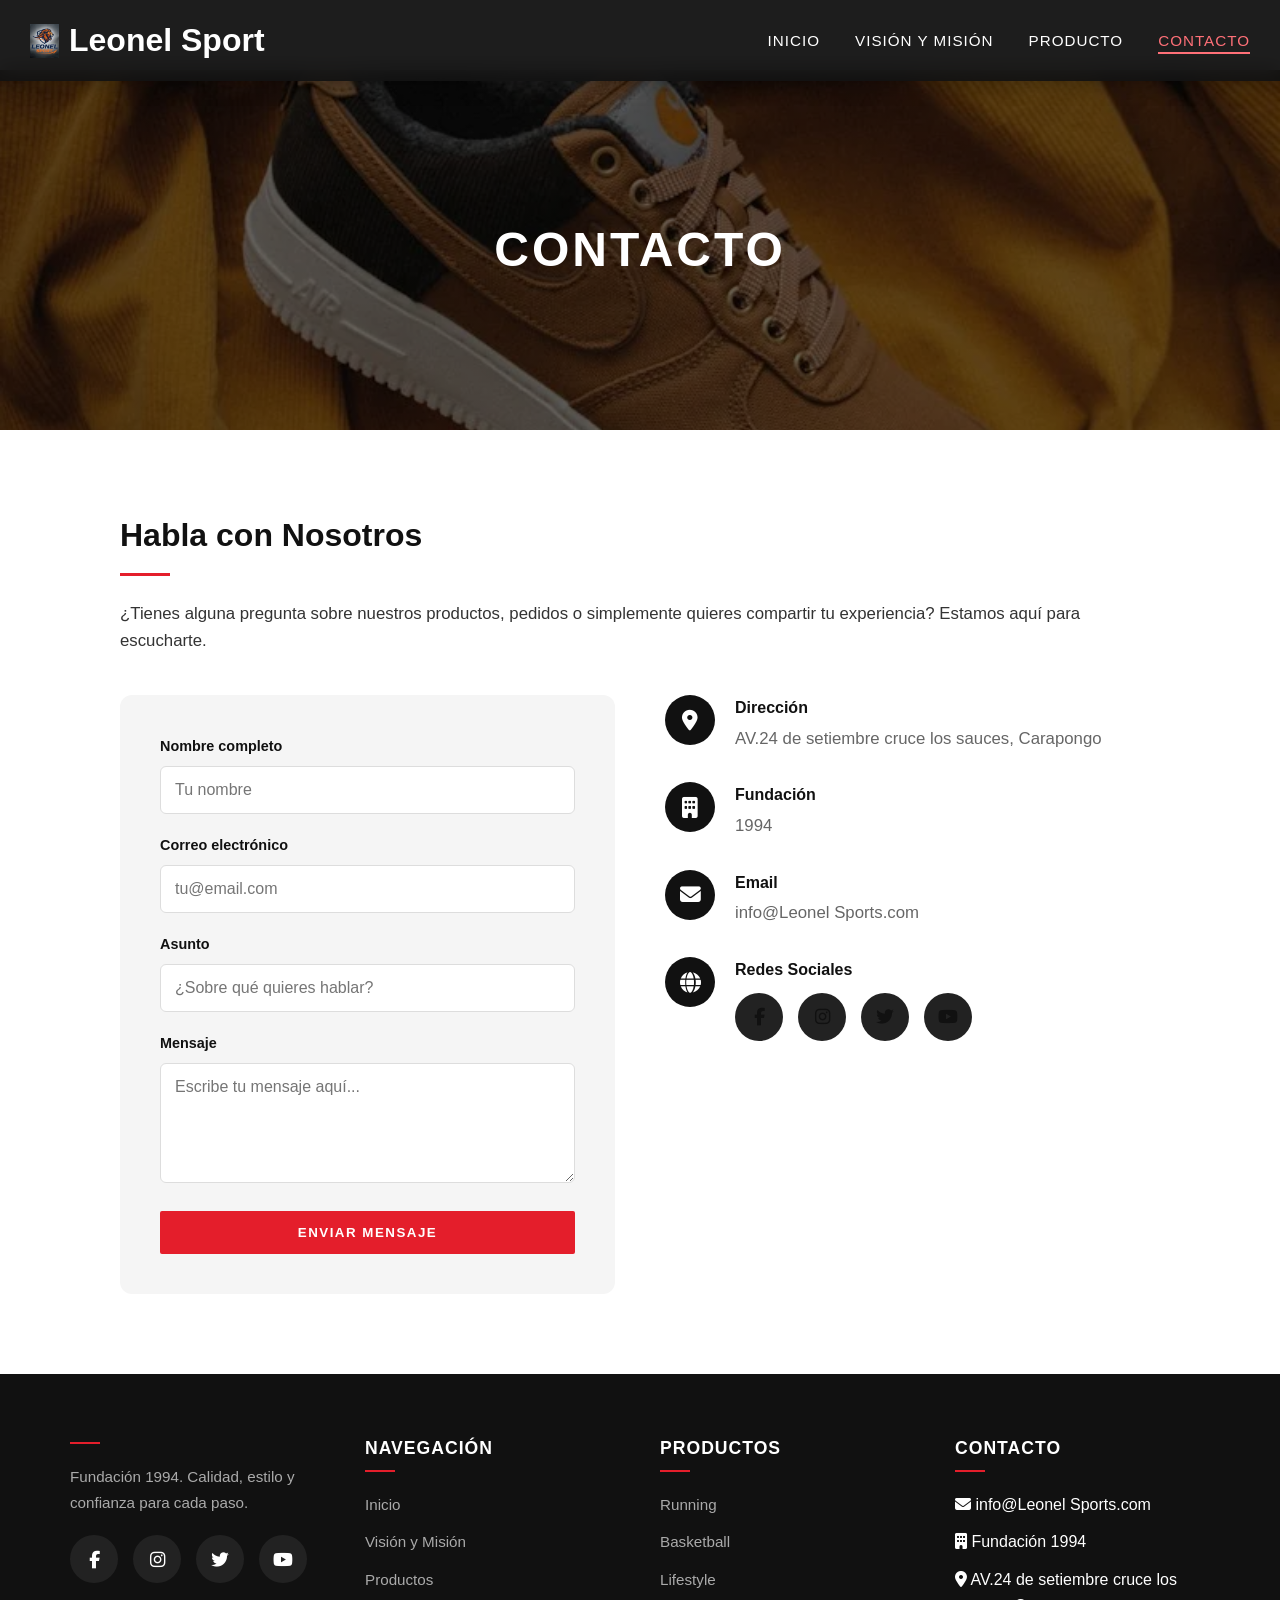
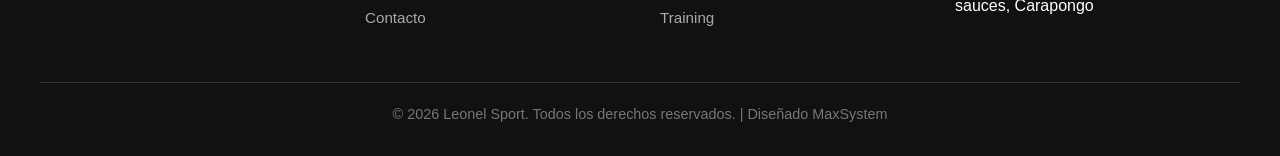
==== commit b8d6fc7f: "Update contact information for Leonel Sport" ====
--- a/contacto.html
+++ b/contacto.html
@@ -3,8 +3,8 @@
 <head>
     <meta charset="UTF-8">
     <meta name="viewport" content="width=device-width, initial-scale=1.0">
-    <title>Nike Sneakers | Contacto</title>
-    <meta name="description" content="Contacta con el equipo de Nike para resolver dudas sobre productos, pedidos o compartir tu experiencia.">
+    <title>Leonel Sport | Contacto</title>
+    <meta name="description" content="Contacta con el equipo de Leonel Sport para resolver dudas sobre productos, pedidos o compartir tu experiencia.">
     <link rel="preconnect" href="https://cdnjs.cloudflare.com" crossorigin>
     <style>
         *{box-sizing:border-box;margin:0;padding:0}
@@ -37,8 +37,8 @@
     <header>
         <div class="nav-container">
             <a href="index.html" class="logo">
-                <img src="img/logo.webp" alt="Nike Logo">
-                <h1 style="color: white;"> Leonel Sports</h1>
+                <img src="img/logo.webp" alt="Leonel Sport Logo">
+                <h1 style="color: white;"> Leonel Sport</h1>
             </a>
             <nav aria-label="Navegación principal">
             <ul class="nav-menu" id="nav-menu">
@@ -98,21 +98,21 @@
                     <div class="info-icon"><i class="fas fa-map-marker-alt"></i></div>
                     <div>
                         <h4>Dirección</h4>
-                        <p>One Bowerman Drive<br>Beaverton, OR 97005<br>Estados Unidos</p>
+                        <p>AV.24 de setiembre cruce los sauces, Carapongo</p>
                     </div>
                 </div>
                 <div class="info-item">
-                    <div class="info-icon"><i class="fas fa-phone"></i></div>
+                    <div class="info-icon"><i class="fas fa-building"></i></div>
                     <div>
-                        <h4>Teléfono</h4>
-                        <p>+1 800-806-6453<br>Lunes a Viernes: 9:00 - 18:00</p>
+                        <h4>Fundación</h4>
+                        <p>1994</p>
                     </div>
                 </div>
                 <div class="info-item">
                     <div class="info-icon"><i class="fas fa-envelope"></i></div>
                     <div>
                         <h4>Email</h4>
-                        <p>info@nike.com<br>soporte@nike.com</p>
+                        <p>info@Leonel Sports.com</p>
                     </div>
                 </div>
                 <div class="info-item">
@@ -120,10 +120,10 @@
                     <div>
                         <h4>Redes Sociales</h4>
                         <div class="social-links" style="margin-top:10px;">
-                            <a href="https://www.facebook.com/nike" aria-label="Nike en Facebook" target="_blank" rel="noopener noreferrer"><i class="fab fa-facebook-f" aria-hidden="true"></i></a>
-                            <a href="https://www.instagram.com/nike/" aria-label="Nike en Instagram" target="_blank" rel="noopener noreferrer"><i class="fab fa-instagram" aria-hidden="true"></i></a>
-                            <a href="https://x.com/Nike" aria-label="Nike en X" target="_blank" rel="noopener noreferrer"><i class="fab fa-twitter" aria-hidden="true"></i></a>
-                            <a href="https://www.youtube.com/user/nike" aria-label="Nike en YouTube" target="_blank" rel="noopener noreferrer"><i class="fab fa-youtube" aria-hidden="true"></i></a>
+                            <a href="https://www.facebook.com/" aria-label="Leonel Sport en Facebook" target="_blank" rel="noopener noreferrer"><i class="fab fa-facebook-f" aria-hidden="true"></i></a>
+                            <a href="https://www.instagram.com/" aria-label="Leonel Sport en Instagram" target="_blank" rel="noopener noreferrer"><i class="fab fa-instagram" aria-hidden="true"></i></a>
+                            <a href="https://x.com/" aria-label="Leonel Sport en X" target="_blank" rel="noopener noreferrer"><i class="fab fa-twitter" aria-hidden="true"></i></a>
+                            <a href="https://www.youtube.com/" aria-label="Leonel Sport en YouTube" target="_blank" rel="noopener noreferrer"><i class="fab fa-youtube" aria-hidden="true"></i></a>
                         </div>
                     </div>
                 </div>
@@ -137,12 +137,12 @@
         <div class="footer-container">
             <div class="footer-col">
                 <h4></h4>
-                <p>Inspirando a atletas de todo el mundo desde 1964. Just Do It.</p>
+                <p>Fundación 1994. Calidad, estilo y confianza para cada paso.</p>
                 <div class="social-links">
-                    <a href="https://www.facebook.com/nike" aria-label="Nike en Facebook" target="_blank" rel="noopener noreferrer"><i class="fab fa-facebook-f" aria-hidden="true"></i></a>
-                    <a href="https://www.instagram.com/nike/" aria-label="Nike en Instagram" target="_blank" rel="noopener noreferrer"><i class="fab fa-instagram" aria-hidden="true"></i></a>
-                    <a href="https://x.com/Nike" aria-label="Nike en X" target="_blank" rel="noopener noreferrer"><i class="fab fa-twitter" aria-hidden="true"></i></a>
-                    <a href="https://www.youtube.com/user/nike" aria-label="Nike en YouTube" target="_blank" rel="noopener noreferrer"><i class="fab fa-youtube" aria-hidden="true"></i></a>
+                    <a href="https://www.facebook.com/" aria-label="Leonel Sport en Facebook" target="_blank" rel="noopener noreferrer"><i class="fab fa-facebook-f" aria-hidden="true"></i></a>
+                    <a href="https://www.instagram.com/" aria-label="Leonel Sport en Instagram" target="_blank" rel="noopener noreferrer"><i class="fab fa-instagram" aria-hidden="true"></i></a>
+                    <a href="https://x.com/" aria-label="Leonel Sport en X" target="_blank" rel="noopener noreferrer"><i class="fab fa-twitter" aria-hidden="true"></i></a>
+                    <a href="https://www.youtube.com/" aria-label="Leonel Sport en YouTube" target="_blank" rel="noopener noreferrer"><i class="fab fa-youtube" aria-hidden="true"></i></a>
                 </div>
             </div>
             <div class="footer-col">
@@ -167,13 +167,13 @@
                 <h4>Contacto</h4>
                 <ul>
                     <li><i class="fas fa-envelope"></i> info@Leonel Sports.com</li>
-                    <li><i class="fas fa-phone"></i> 989581083</li>
+                    <li><i class="fas fa-building"></i> Fundación 1994</li>
                     <li><i class="fas fa-map-marker-alt"></i> AV.24 de setiembre cruce los sauces, Carapongo</li>
                 </ul>
             </div>
         </div>
         <div class="footer-bottom">
-            <p>&copy; 2026 Leonel Sports, Inc. Todos los derechos reservados. | Diseñado MaxSystem</p>
+            <p>&copy; 2026 Leonel Sport. Todos los derechos reservados. | Diseñado MaxSystem</p>
         </div>
     </footer>
 
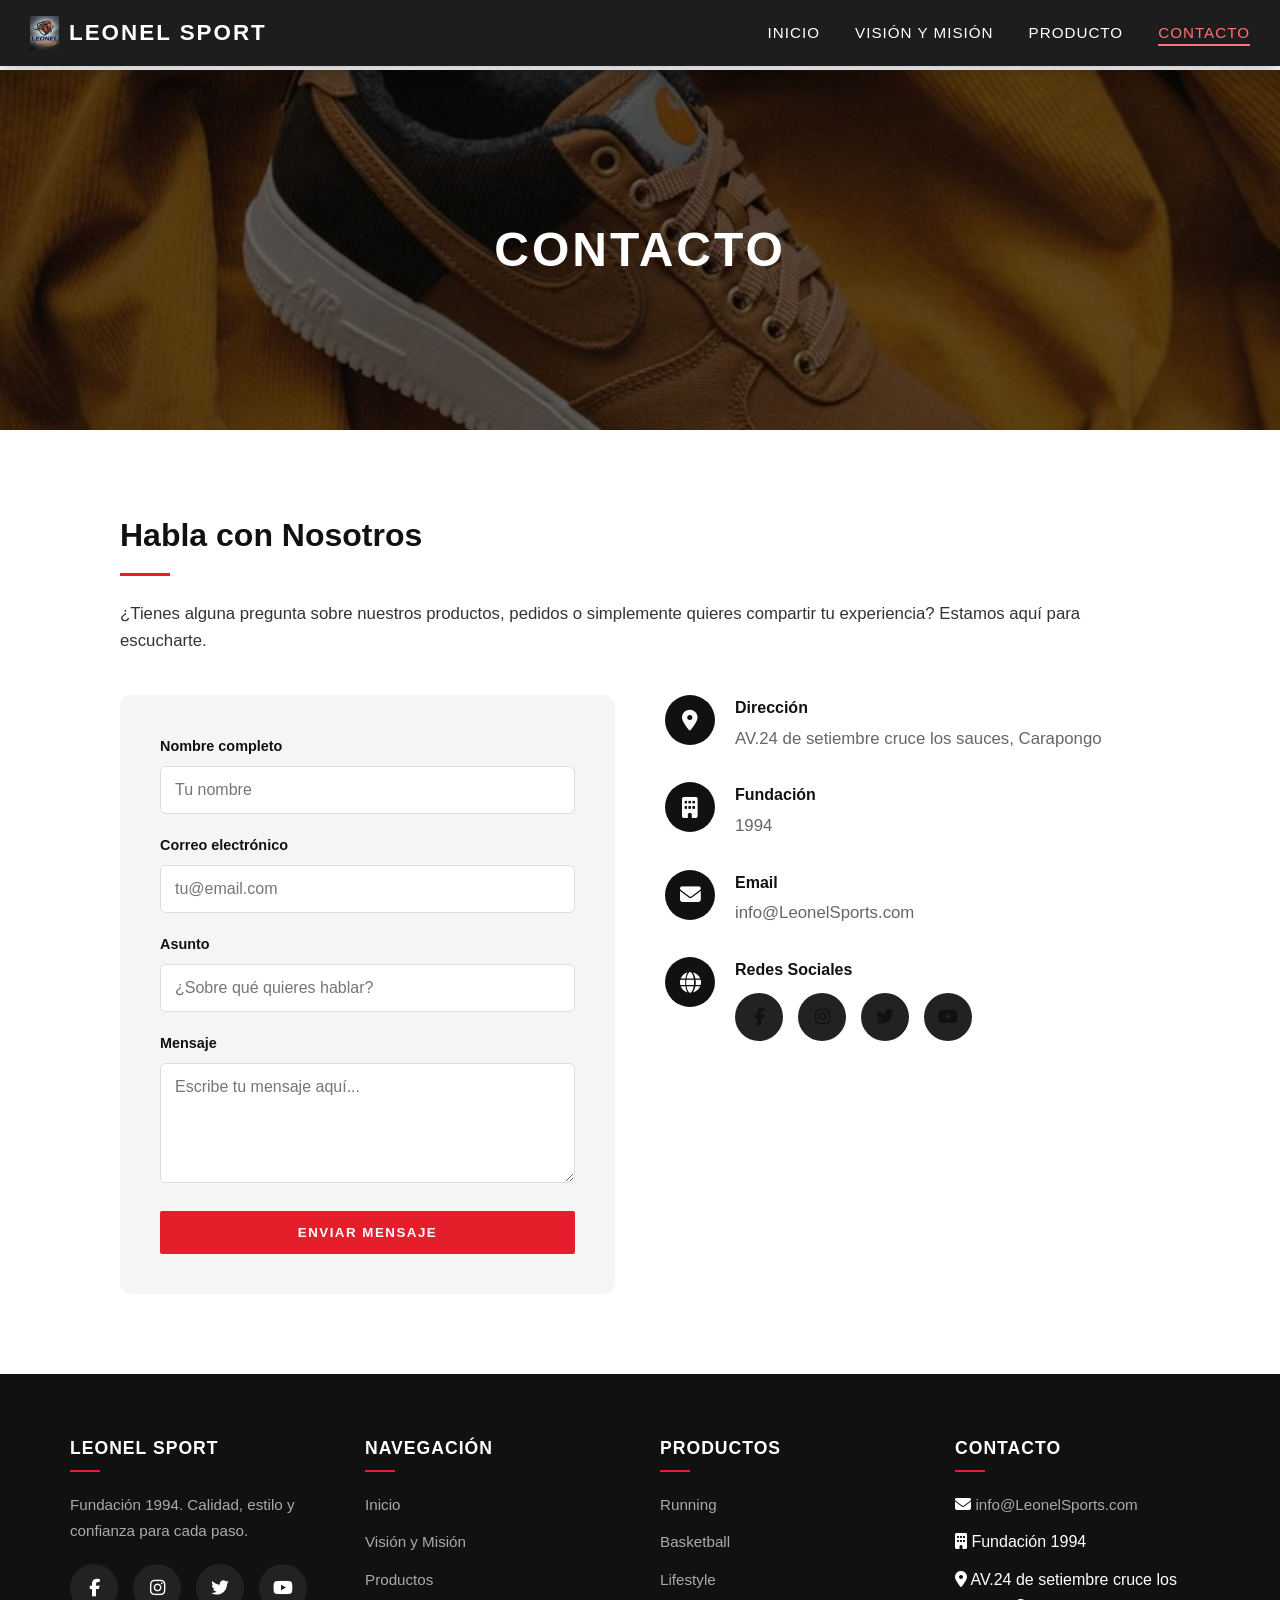
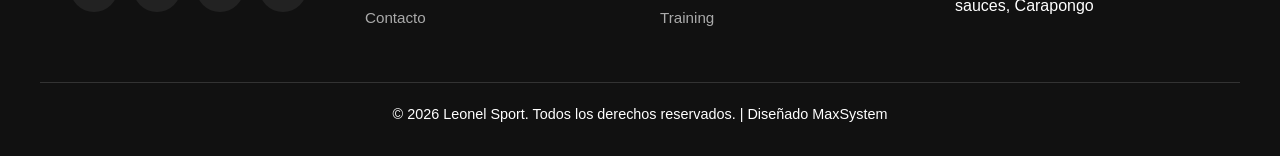
==== commit 777ad082: "Refactor contacto.html for improved structure and styles" ====
--- a/contacto.html
+++ b/contacto.html
@@ -6,29 +6,7 @@
     <title>Leonel Sport | Contacto</title>
     <meta name="description" content="Contacta con el equipo de Leonel Sport para resolver dudas sobre productos, pedidos o compartir tu experiencia.">
     <link rel="preconnect" href="https://cdnjs.cloudflare.com" crossorigin>
-    <style>
-        *{box-sizing:border-box;margin:0;padding:0}
-        body{font-family:'Helvetica Neue',Helvetica,Arial,sans-serif;background:#fff;color:#111;line-height:1.6;overflow-x:hidden}
-        a{text-decoration:none;color:inherit}
-        header{position:fixed;top:0;left:0;width:100%;background:rgba(17,17,17,.95);backdrop-filter:blur(10px);z-index:1000;box-shadow:0 2px 20px rgba(0,0,0,.3)}
-        .nav-container{max-width:1400px;margin:0 auto;display:flex;justify-content:space-between;align-items:center;padding:15px 30px}
-        .logo{display:flex;align-items:center;gap:10px}
-        .logo img{height:34px;width:auto;object-fit:contain}
-        .nav-menu{display:flex;list-style:none;gap:35px}
-        .nav-menu a{color:#fff;font-size:.95rem;font-weight:500;letter-spacing:1px;text-transform:uppercase;position:relative;padding:5px 0}
-        .menu-toggle{display:none;flex-direction:column;align-items:center;justify-content:center;width:44px;height:44px;padding:0;border:0;background:transparent;cursor:pointer;gap:5px}
-        .menu-toggle span{width:25px;height:3px;background:#fff}
-        .page-hero{height:40vh;min-height:300px;background:linear-gradient(rgba(0,0,0,.6),rgba(0,0,0,.6)),url('img/about.webp') center/cover;display:flex;align-items:center;justify-content:center;margin-top:70px;color:#fff;text-align:center}
-        .page-hero h1{font-size:3rem;font-weight:900;text-transform:uppercase;letter-spacing:3px}
-        @media(max-width:900px){
-            .nav-menu{position:fixed;top:70px;left:-100%;width:100%;height:calc(100vh - 70px);background:#111;flex-direction:column;align-items:center;justify-content:center;gap:40px;transition:left .4s}
-            .nav-menu.active{left:0}
-            .menu-toggle{display:flex}
-        }
-        @media(max-width:600px){.page-hero h1{font-size:2rem}}
-    </style>
-    <link rel="preload" href="css/styles.css" as="style" onload="this.onload=null;this.rel='stylesheet'">
-    <noscript><link rel="stylesheet" href="css/styles.css"></noscript>
+    <link rel="stylesheet" href="css/styles.css">
     <link rel="preload" href="https://cdnjs.cloudflare.com/ajax/libs/font-awesome/6.5.1/css/all.min.css" as="style" onload="this.onload=null;this.rel='stylesheet'">
     <noscript><link rel="stylesheet" href="https://cdnjs.cloudflare.com/ajax/libs/font-awesome/6.5.1/css/all.min.css"></noscript>
 </head>
@@ -38,7 +16,7 @@
         <div class="nav-container">
             <a href="index.html" class="logo">
                 <img src="img/logo.webp" alt="Leonel Sport Logo">
-                <h1 style="color: white;"> Leonel Sport</h1>
+                <span>Leonel Sport</span>
             </a>
             <nav aria-label="Navegación principal">
             <ul class="nav-menu" id="nav-menu">
@@ -89,7 +67,7 @@
                         <label for="mensaje">Mensaje</label>
                         <textarea id="mensaje" name="mensaje" rows="5" placeholder="Escribe tu mensaje aquí..." required></textarea>
                     </div>
-                    <button type="submit" class="btn" style="width:100%;">Enviar Mensaje</button>
+                    <button type="submit" class="btn btn-full">Enviar Mensaje</button>
                 </form>
             </div>
 
@@ -112,14 +90,14 @@
                     <div class="info-icon"><i class="fas fa-envelope"></i></div>
                     <div>
                         <h4>Email</h4>
-                        <p>info@Leonel Sports.com</p>
+                        <p><a href="mailto:info@LeonelSports.com">info@LeonelSports.com</a></p>
                     </div>
                 </div>
                 <div class="info-item">
                     <div class="info-icon"><i class="fas fa-globe"></i></div>
                     <div>
                         <h4>Redes Sociales</h4>
-                        <div class="social-links" style="margin-top:10px;">
+                        <div class="social-links contact-social-links">
                             <a href="https://www.facebook.com/" aria-label="Leonel Sport en Facebook" target="_blank" rel="noopener noreferrer"><i class="fab fa-facebook-f" aria-hidden="true"></i></a>
                             <a href="https://www.instagram.com/" aria-label="Leonel Sport en Instagram" target="_blank" rel="noopener noreferrer"><i class="fab fa-instagram" aria-hidden="true"></i></a>
                             <a href="https://x.com/" aria-label="Leonel Sport en X" target="_blank" rel="noopener noreferrer"><i class="fab fa-twitter" aria-hidden="true"></i></a>
@@ -136,7 +114,7 @@
     <footer>
         <div class="footer-container">
             <div class="footer-col">
-                <h4></h4>
+                <h4>Leonel Sport</h4>
                 <p>Fundación 1994. Calidad, estilo y confianza para cada paso.</p>
                 <div class="social-links">
                     <a href="https://www.facebook.com/" aria-label="Leonel Sport en Facebook" target="_blank" rel="noopener noreferrer"><i class="fab fa-facebook-f" aria-hidden="true"></i></a>
@@ -166,7 +144,7 @@
             <div class="footer-col">
                 <h4>Contacto</h4>
                 <ul>
-                    <li><i class="fas fa-envelope"></i> info@Leonel Sports.com</li>
+                    <li><i class="fas fa-envelope"></i> <a href="mailto:info@LeonelSports.com">info@LeonelSports.com</a></li>
                     <li><i class="fas fa-building"></i> Fundación 1994</li>
                     <li><i class="fas fa-map-marker-alt"></i> AV.24 de setiembre cruce los sauces, Carapongo</li>
                 </ul>
--- a/css/styles.css
+++ b/css/styles.css
@@ -6,11 +6,11 @@
 }
 
 :root {
-    --nike-black: #111111;
-    --nike-white: #ffffff;
-    --nike-red: #e41e2b;
-    --nike-gray: #666666;
-    --nike-light: #f5f5f5;
+    --color-negro: #111111;
+    --color-blanco: #ffffff;
+    --color-rojo: #e41e2b;
+    --color-gris: #666666;
+    --color-claro: #f5f5f5;
     --transition: all 0.4s cubic-bezier(0.25, 0.46, 0.45, 0.94);
 }
 
@@ -20,8 +20,8 @@
 
 body {
     font-family: 'Helvetica Neue', Helvetica, Arial, sans-serif;
-    background-color: var(--nike-white);
-    color: var(--nike-black);
+    background-color: var(--color-blanco);
+    color: var(--color-negro);
     line-height: 1.6;
     overflow-x: hidden;
 }
@@ -81,7 +81,7 @@
 }
 
 .logo span {
-    color: var(--nike-white);
+    color: var(--color-blanco);
     font-size: 1.4rem;
     font-weight: 700;
     letter-spacing: 2px;
@@ -95,7 +95,7 @@
 }
 
 .nav-menu a {
-    color: var(--nike-white);
+    color: var(--color-blanco);
     font-size: 0.95rem;
     font-weight: 500;
     letter-spacing: 1px;
@@ -111,32 +111,21 @@
     left: 0;
     width: 0;
     height: 2px;
-    background: var(--nike-red);
+    background: var(--color-rojo);
     transition: var(--transition);
 }
 
 .nav-menu a:hover::after,
+.nav-menu a:focus-visible::after,
 .nav-menu a.active::after {
     width: 100%;
+    background: #ff7078;
 }
 
 .nav-menu a:hover,
+.nav-menu a:focus-visible,
 .nav-menu a.active {
-    color: var(--nike-red);
-}
-
-@media (min-width: 901px) {
-    .nav-menu a:hover,
-    .nav-menu a:focus-visible,
-    .nav-menu a.active {
-        color: #ff7078;
-    }
-
-    .nav-menu a:hover::after,
-    .nav-menu a:focus-visible::after,
-    .nav-menu a.active::after {
-        background: #ff7078;
-    }
+    color: #ff7078;
 }
 
 .menu-toggle {
@@ -156,7 +145,7 @@
 .menu-toggle span {
     width: 25px;
     height: 3px;
-    background: var(--nike-white);
+    background: var(--color-blanco);
     transition: var(--transition);
 }
 
@@ -183,6 +172,10 @@
     background-position: center;
 }
 
+.slide:first-child {
+    background-image: url('../img/slide1.webp');
+}
+
 .slide::before {
     content: '';
     position: absolute;
@@ -195,7 +188,7 @@
     top: 50%;
     left: 8%;
     transform: translateY(-50%);
-    color: var(--nike-white);
+    color: var(--color-blanco);
     max-width: 550px;
     z-index: 2;
     opacity: 1;
@@ -221,8 +214,8 @@
 .btn {
     display: inline-block;
     padding: 14px 36px;
-    background: var(--nike-red);
-    color: var(--nike-white);
+    background: var(--color-rojo);
+    color: var(--color-blanco);
     font-weight: 700;
     text-transform: uppercase;
     letter-spacing: 1.5px;
@@ -232,6 +225,10 @@
     border-radius: 2px;
 }
 
+.btn-full {
+    width: 100%;
+}
+
 .btn:hover {
     background: #c41a24;
     transform: translateY(-3px);
@@ -240,13 +237,13 @@
 
 .btn-outline {
     background: transparent;
-    border: 2px solid var(--nike-white);
+    border: 2px solid var(--color-blanco);
     margin-left: 15px;
 }
 
 .btn-outline:hover {
-    background: var(--nike-white);
-    color: var(--nike-black);
+    background: var(--color-blanco);
+    color: var(--color-negro);
 }
 
 .slider-nav {
@@ -281,8 +278,8 @@
 }
 
 .slider-dot.active::before {
-    background: var(--nike-red);
-    border-color: var(--nike-white);
+    background: var(--color-rojo);
+    border-color: var(--color-blanco);
     transform: scale(1.2);
 }
 
@@ -311,13 +308,13 @@
 }
 
 .arrow:hover {
-    background: var(--nike-red);
+    background: var(--color-rojo);
 }
 
 /* ===== CAROUSEL BAR (PRODUCTS) ===== */
 .carousel-section {
     padding: 80px 0;
-    background: var(--nike-light);
+    background: var(--color-claro);
 }
 
 .section-title {
@@ -342,7 +339,7 @@
     transform: translateX(-50%);
     width: 60px;
     height: 4px;
-    background: var(--nike-red);
+    background: var(--color-rojo);
 }
 
 .carousel-container {
@@ -362,7 +359,7 @@
 
 .carousel-item {
     min-width: 280px;
-    background: var(--nike-white);
+    background: var(--color-blanco);
     border-radius: 12px;
     overflow: hidden;
     box-shadow: 0 8px 30px rgba(0,0,0,0.08);
@@ -397,13 +394,13 @@
 }
 
 .carousel-info .price {
-    color: var(--nike-red);
+    color: var(--color-rojo);
     font-weight: 700;
     font-size: 1.15rem;
 }
 
 .carousel-info .category {
-    color: var(--nike-gray);
+    color: var(--color-gris);
     font-size: 0.85rem;
     margin-bottom: 5px;
 }
@@ -419,7 +416,7 @@
     width: 48px;
     height: 48px;
     border-radius: 50%;
-    border: 2px solid var(--nike-black);
+    border: 2px solid var(--color-negro);
     background: transparent;
     font-size: 1.2rem;
     cursor: pointer;
@@ -427,8 +424,8 @@
 }
 
 .carousel-btn:hover {
-    background: var(--nike-black);
-    color: var(--nike-white);
+    background: var(--color-negro);
+    color: var(--color-blanco);
 }
 
 :where(a, button, input, textarea):focus-visible {
@@ -439,7 +436,7 @@
 /* ===== BODY / FEATURES WITH TRANSITIONS ===== */
 .features {
     padding: 100px 0;
-    background: var(--nike-white);
+    background: var(--color-blanco);
 }
 
 .features-grid {
@@ -455,7 +452,7 @@
     text-align: center;
     padding: 40px 30px;
     border-radius: 16px;
-    background: var(--nike-light);
+    background: var(--color-claro);
     transition: var(--transition);
     opacity: 0;
     transform: translateY(40px);
@@ -475,13 +472,13 @@
     width: 70px;
     height: 70px;
     margin: 0 auto 25px;
-    background: var(--nike-black);
+    background: var(--color-negro);
     border-radius: 50%;
     display: flex;
     align-items: center;
     justify-content: center;
     font-size: 1.8rem;
-    color: var(--nike-white);
+    color: var(--color-blanco);
 }
 
 .feature-card h3 {
@@ -491,7 +488,7 @@
 }
 
 .feature-card p {
-    color: var(--nike-gray);
+    color: var(--color-gris);
     font-size: 0.95rem;
 }
 
@@ -514,6 +511,14 @@
     text-transform: uppercase;
     letter-spacing: 3px;
     animation: fadeInUp 0.8s ease;
+}
+
+.values-title {
+    margin-top: 60px;
+}
+
+.features-grid.values-grid {
+    margin-top: 30px;
 }
 
 .content-section {
@@ -536,13 +541,27 @@
     left: 0;
     width: 50px;
     height: 3px;
-    background: var(--nike-red);
+    background: var(--color-rojo);
 }
 
 .content-section p {
     margin-bottom: 20px;
     color: #333;
     font-size: 1.05rem;
+}
+
+.store-gallery-grid {
+    display: grid;
+    grid-template-columns: repeat(2, minmax(0, 1fr));
+    gap: 24px;
+    margin-top: 30px;
+}
+
+.store-gallery-grid img {
+    width: 100%;
+    aspect-ratio: 4 / 3;
+    object-fit: cover;
+    border-radius: 12px;
 }
 
 .vision-mission {
@@ -553,11 +572,11 @@
 }
 
 .vm-card {
-    background: var(--nike-light);
+    background: var(--color-claro);
     padding: 40px;
     border-radius: 12px;
     transition: var(--transition);
-    border-left: 5px solid var(--nike-red);
+    border-left: 5px solid var(--color-rojo);
 }
 
 .vm-card:hover {
@@ -568,7 +587,7 @@
 .vm-card h3 {
     font-size: 1.5rem;
     margin-bottom: 20px;
-    color: var(--nike-black);
+    color: var(--color-negro);
 }
 
 /* ===== PRODUCTS PAGE ===== */
@@ -620,9 +639,15 @@
 }
 
 .product-details .price {
-    color: var(--nike-red);
+    color: var(--color-rojo);
     font-weight: 700;
     font-size: 1.2rem;
+    margin-bottom: 12px;
+}
+
+.product-meta {
+    color: #757575;
+    font-size: 0.9rem;
     margin-bottom: 12px;
 }
 
@@ -642,7 +667,7 @@
 }
 
 .contact-form {
-    background: var(--nike-light);
+    background: var(--color-claro);
     padding: 40px;
     border-radius: 12px;
 }
@@ -672,7 +697,7 @@
 .form-group input:focus,
 .form-group textarea:focus {
     outline: none;
-    border-color: var(--nike-red);
+    border-color: var(--color-rojo);
     box-shadow: 0 0 0 3px rgba(228, 30, 43, 0.15);
 }
 
@@ -691,7 +716,7 @@
 .info-icon {
     width: 50px;
     height: 50px;
-    background: var(--nike-black);
+    background: var(--color-negro);
     color: white;
     border-radius: 50%;
     display: flex;
@@ -706,14 +731,18 @@
 }
 
 .info-item p {
-    color: var(--nike-gray);
+    color: var(--color-gris);
     margin: 0;
+}
+
+.social-links.contact-social-links {
+    margin-top: 10px;
 }
 
 /* ===== FOOTER ===== */
 footer {
-    background: var(--nike-black);
-    color: var(--nike-white);
+    background: var(--color-negro);
+    color: var(--color-blanco);
     padding: 60px 0 30px;
 }
 
@@ -742,7 +771,7 @@
     left: 0;
     width: 30px;
     height: 2px;
-    background: var(--nike-red);
+    background: var(--color-rojo);
 }
 
 .footer-col ul {
@@ -760,7 +789,7 @@
 }
 
 .footer-col ul a:hover {
-    color: var(--nike-red);
+    color: #ff7078;
     padding-left: 5px;
 }
 
@@ -789,7 +818,7 @@
 }
 
 .social-links a:hover {
-    background: var(--nike-red);
+    background: var(--color-rojo);
     transform: translateY(-3px);
 }
 
@@ -799,8 +828,12 @@
     padding: 20px 30px 0;
     border-top: 1px solid #333;
     text-align: center;
-    color: #777;
+    color: #fff;
     font-size: 0.9rem;
+}
+
+.footer-bottom p {
+    color: #fff;
 }
 
 /* ===== ANIMATIONS ===== */
@@ -828,7 +861,7 @@
         left: -100%;
         width: 100%;
         height: calc(100vh - 70px);
-        background: var(--nike-black);
+        background: var(--color-negro);
         flex-direction: column;
         align-items: center;
         justify-content: center;
@@ -879,6 +912,37 @@
 
     .page-hero h1 {
         font-size: 2rem;
+    }
+
+    .store-gallery-grid {
+        grid-template-columns: 1fr;
+        gap: 18px;
+    }
+}
+
+@media (max-width: 768px) {
+    .slide-content {
+        left: 12%;
+        width: 76%;
+    }
+
+    .slider-arrows {
+        top: auto;
+        bottom: 24px;
+        padding: 0 5%;
+        transform: none;
+    }
+
+    .slide:first-child {
+        background-image: url('../img/slide1-mobile.webp');
+    }
+}
+
+@media (max-width: 600px) {
+    .slide-content {
+        left: 14%;
+        width: 72%;
+        max-width: none;
     }
 }
 
